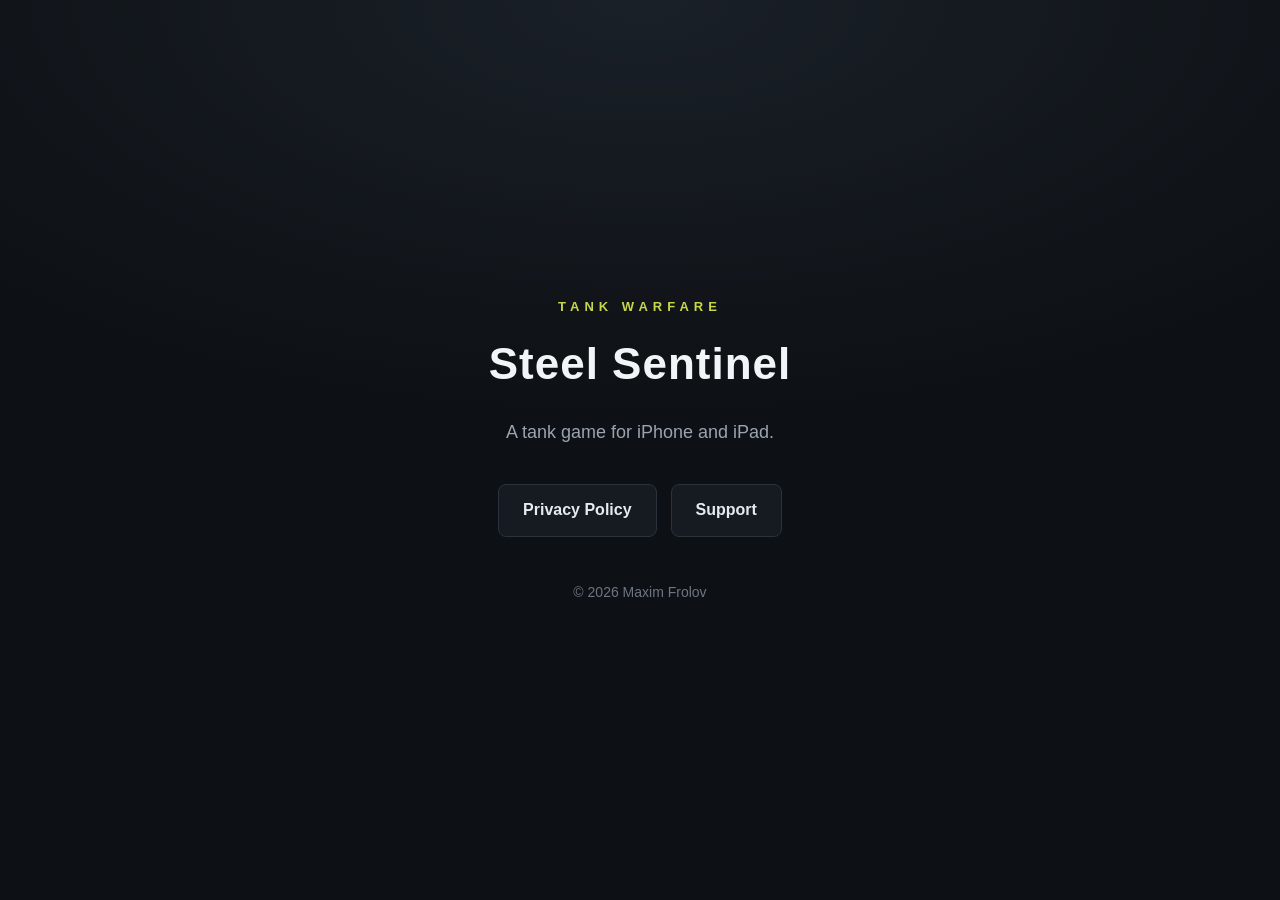
==== index.html @ f62c7794 "Add files via upload Add support and privacy pages." ====
<!DOCTYPE html>
<html lang="en">
<head>
<meta charset="utf-8">
<meta name="viewport" content="width=device-width, initial-scale=1">
<title>Steel Sentinel</title>
<style>
  :root { color-scheme: dark; }
  * { box-sizing: border-box; }
  body {
    margin: 0; min-height: 100vh;
    background: radial-gradient(120% 80% at 50% 0%, #1a2028 0%, #0d1014 60%);
    color: #d7dce2;
    font: 16px/1.65 -apple-system, BlinkMacSystemFont, "Segoe UI", Roboto, Helvetica, Arial, sans-serif;
    display: flex; align-items: center; justify-content: center;
  }
  .wrap { max-width: 640px; padding: 60px 24px; text-align: center; }
  .kicker { color: #c8d64a; font-weight: 700; letter-spacing: 5px; font-size: 13px; text-transform: uppercase; }
  h1 { font-size: 44px; margin: 10px 0 6px; color: #f2f5f8; letter-spacing: 1px; }
  .tagline { color: #9aa4b0; font-size: 18px; margin-bottom: 36px; }
  .links { display: flex; gap: 14px; justify-content: center; flex-wrap: wrap; }
  .links a {
    display: inline-block; padding: 12px 24px; border-radius: 8px;
    background: #161b21; border: 1px solid #2a323c; color: #e6ebf1;
    text-decoration: none; font-weight: 600;
  }
  .links a:hover { border-color: #c8d64a; color: #c8d64a; }
  footer { margin-top: 44px; color: #6d7682; font-size: 14px; }
</style>
</head>
<body>
<div class="wrap">
  <div class="kicker">Tank Warfare</div>
  <h1>Steel Sentinel</h1>
  <p class="tagline">A tank game for iPhone and iPad.</p>
  <div class="links">
    <a href="privacy.html">Privacy Policy</a>
    <a href="support.html">Support</a>
  </div>
  <footer>© 2026 Maxim Frolov</footer>
</div>
</body>
</html>
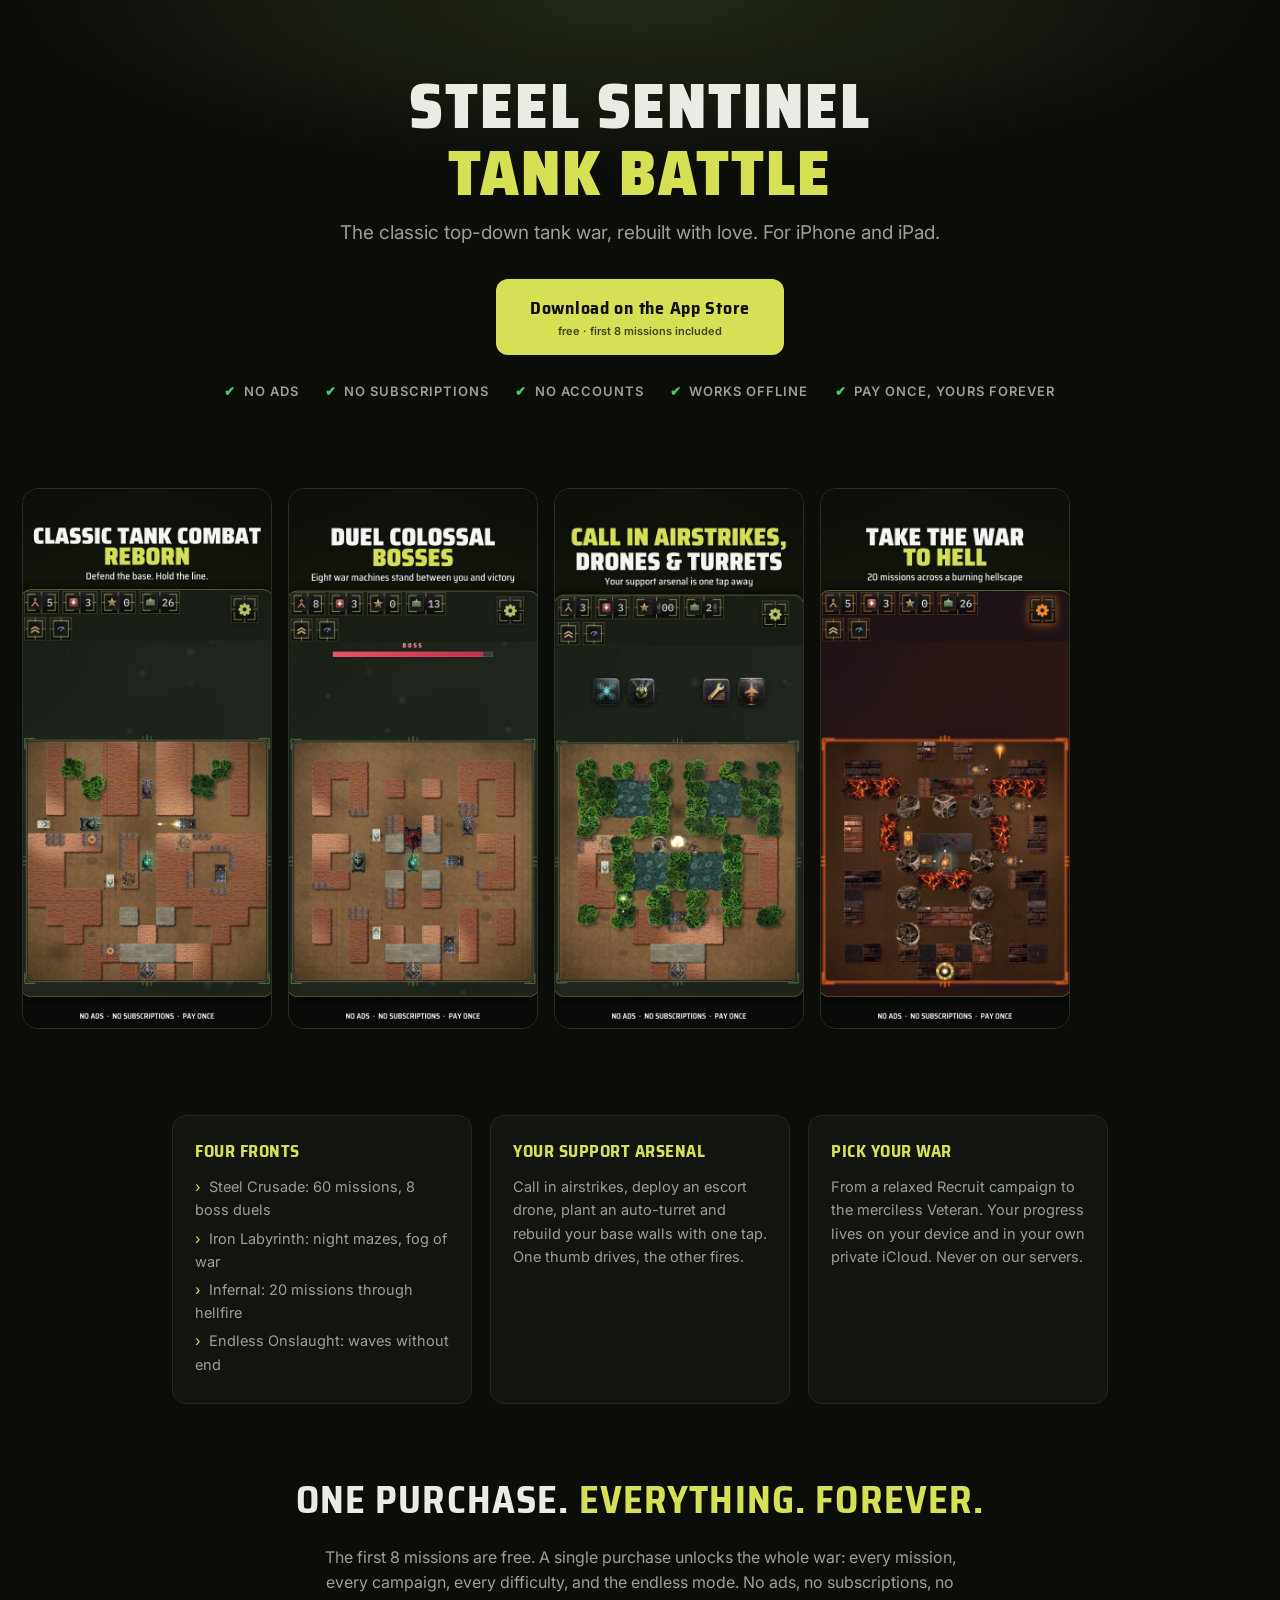
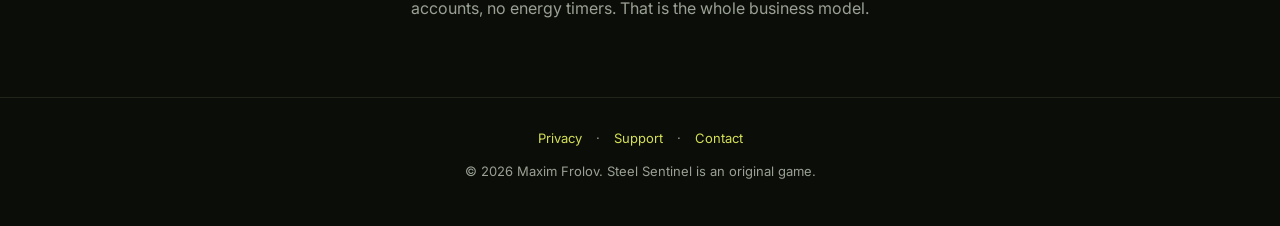
==== commit 8099600c: "Add landing page, privacy, support and assets" ====
--- a/index.html
+++ b/index.html
@@ -3,41 +3,102 @@
 <head>
 <meta charset="utf-8">
 <meta name="viewport" content="width=device-width, initial-scale=1">
-<title>Steel Sentinel</title>
+<title>Steel Sentinel: Tank Battle · classic arcade war for iPhone and iPad</title>
+<meta name="description" content="The classic top-down tank battle, rebuilt with love. 100 missions, boss duels, night ops and endless waves. No ads, no subscriptions, one purchase forever.">
+<link rel="preconnect" href="https://fonts.googleapis.com">
+<link rel="preconnect" href="https://fonts.gstatic.com" crossorigin>
+<link href="https://fonts.googleapis.com/css2?family=Saira+Semi+Condensed:wght@600;700;900&family=Inter:wght@400;600&display=swap" rel="stylesheet">
 <style>
-  :root { color-scheme: dark; }
-  * { box-sizing: border-box; }
-  body {
-    margin: 0; min-height: 100vh;
-    background: radial-gradient(120% 80% at 50% 0%, #1a2028 0%, #0d1014 60%);
-    color: #d7dce2;
-    font: 16px/1.65 -apple-system, BlinkMacSystemFont, "Segoe UI", Roboto, Helvetica, Arial, sans-serif;
-    display: flex; align-items: center; justify-content: center;
-  }
-  .wrap { max-width: 640px; padding: 60px 24px; text-align: center; }
-  .kicker { color: #c8d64a; font-weight: 700; letter-spacing: 5px; font-size: 13px; text-transform: uppercase; }
-  h1 { font-size: 44px; margin: 10px 0 6px; color: #f2f5f8; letter-spacing: 1px; }
-  .tagline { color: #9aa4b0; font-size: 18px; margin-bottom: 36px; }
-  .links { display: flex; gap: 14px; justify-content: center; flex-wrap: wrap; }
-  .links a {
-    display: inline-block; padding: 12px 24px; border-radius: 8px;
-    background: #161b21; border: 1px solid #2a323c; color: #e6ebf1;
-    text-decoration: none; font-weight: 600;
-  }
-  .links a:hover { border-color: #c8d64a; color: #c8d64a; }
-  footer { margin-top: 44px; color: #6d7682; font-size: 14px; }
+:root { --bg:#0b0d09; --panel:#12150f; --lime:#d5e054; --text:#e9ece4; --dim:#9aa093; }
+* { margin:0; padding:0; box-sizing:border-box; }
+body { background:var(--bg); color:var(--text); font-family:'Inter',sans-serif; line-height:1.6; }
+h1,h2,h3 { font-family:'Saira Semi Condensed',sans-serif; text-transform:uppercase; letter-spacing:.03em; }
+.wrap { max-width:980px; margin:0 auto; padding:0 22px; }
+.hero { text-align:center; padding:72px 0 40px; background:radial-gradient(ellipse 70% 55% at 50% 0%, #232a18 0%, var(--bg) 70%); }
+.hero h1 { font-size:clamp(38px,7vw,64px); font-weight:900; line-height:1.05; }
+.hero h1 span { color:var(--lime); }
+.hero .tag { color:var(--dim); font-size:clamp(15px,2.6vw,19px); margin-top:12px; }
+.cta { display:inline-block; margin-top:30px; background:var(--lime); color:#10120a; font-family:'Saira Semi Condensed'; font-weight:700; font-size:18px; text-decoration:none; padding:15px 34px; border-radius:12px; letter-spacing:.04em; }
+.cta:hover { filter:brightness(1.08); }
+.cta small { display:block; font-family:'Inter'; font-weight:600; font-size:11px; letter-spacing:0; text-transform:none; opacity:.75; }
+.trust { display:flex; flex-wrap:wrap; justify-content:center; gap:10px 26px; padding:26px 0 8px; }
+.trust span { color:var(--dim); font-size:13px; font-weight:600; letter-spacing:.08em; text-transform:uppercase; }
+.trust span::before { content:"✔"; color:#4ac878; margin-right:7px; }
+.shots { display:flex; gap:16px; overflow-x:auto; padding:38px 22px; scroll-snap-type:x mandatory; }
+.shots img { width:min(64vw,250px); border-radius:16px; border:1px solid #2a2f22; scroll-snap-align:center; flex-shrink:0; }
+section.feats { padding:26px 0 10px; }
+.grid { display:grid; grid-template-columns:repeat(auto-fit,minmax(260px,1fr)); gap:18px; margin-top:22px; }
+.card { background:var(--panel); border:1px solid #232a1b; border-radius:14px; padding:22px; }
+.card h3 { color:var(--lime); font-size:17px; margin-bottom:10px; }
+.card p, .card li { color:var(--dim); font-size:14.5px; }
+.card ul { list-style:none; }
+.card li { margin:5px 0; }
+.card li::before { content:"›"; color:var(--lime); margin-right:8px; }
+.honest { text-align:center; padding:56px 0 30px; }
+.honest h2 { font-size:clamp(26px,4.6vw,38px); }
+.honest h2 span { color:var(--lime); }
+.honest p { color:var(--dim); max-width:640px; margin:14px auto 0; }
+footer { border-top:1px solid #20251a; margin-top:46px; padding:30px 0 44px; text-align:center; color:var(--dim); font-size:13px; }
+footer a { color:var(--lime); text-decoration:none; margin:0 10px; }
 </style>
 </head>
 <body>
-<div class="wrap">
-  <div class="kicker">Tank Warfare</div>
-  <h1>Steel Sentinel</h1>
-  <p class="tagline">A tank game for iPhone and iPad.</p>
-  <div class="links">
-    <a href="privacy.html">Privacy Policy</a>
-    <a href="support.html">Support</a>
+
+<div class="hero">
+  <div class="wrap">
+    <h1>Steel Sentinel<br><span>Tank Battle</span></h1>
+    <p class="tag">The classic top-down tank war, rebuilt with love. For iPhone and iPad.</p>
+    <a class="cta" href="https://apps.apple.com/app/id6780880608">Download on the App&nbsp;Store<small>free · first 8 missions included</small></a>
+    <div class="trust">
+      <span>No ads</span><span>No subscriptions</span><span>No accounts</span><span>Works offline</span><span>Pay once, yours forever</span>
+    </div>
   </div>
-  <footer>© 2026 Maxim Frolov</footer>
 </div>
+
+<div class="shots">
+  <img src="assets/shot_classic.jpg" alt="Classic tank combat on a brick battlefield">
+  <img src="assets/shot_boss.jpg" alt="Boss duel with a health bar at the top">
+  <img src="assets/shot_support.jpg" alt="Airstrike explosion, deployed drone and auto-turret in battle">
+  <img src="assets/shot_inferno.jpg" alt="The Infernal campaign: lava and bone forests">
+</div>
+
+<section class="feats">
+  <div class="wrap">
+    <div class="grid">
+      <div class="card">
+        <h3>Four Fronts</h3>
+        <ul>
+          <li>Steel Crusade: 60 missions, 8 boss duels</li>
+          <li>Iron Labyrinth: night mazes, fog of war</li>
+          <li>Infernal: 20 missions through hellfire</li>
+          <li>Endless Onslaught: waves without end</li>
+        </ul>
+      </div>
+      <div class="card">
+        <h3>Your Support Arsenal</h3>
+        <p>Call in airstrikes, deploy an escort drone, plant an auto-turret and rebuild your base walls with one tap. One thumb drives, the other fires.</p>
+      </div>
+      <div class="card">
+        <h3>Pick Your War</h3>
+        <p>From a relaxed Recruit campaign to the merciless Veteran. Your progress lives on your device and in your own private iCloud. Never on our servers.</p>
+      </div>
+    </div>
+  </div>
+</section>
+
+<div class="honest">
+  <div class="wrap">
+    <h2>One purchase. <span>Everything. Forever.</span></h2>
+    <p>The first 8 missions are free. A single purchase unlocks the whole war: every mission, every campaign, every difficulty, and the endless mode. No ads, no subscriptions, no accounts, no energy timers. That is the whole business model.</p>
+  </div>
+</div>
+
+<footer>
+  <div class="wrap">
+    <a href="privacy.html">Privacy</a> · <a href="support.html">Support</a> · <a href="mailto:val.mail.dev@gmail.com">Contact</a>
+    <p style="margin-top:12px">© 2026 Maxim Frolov. Steel Sentinel is an original game.</p>
+  </div>
+</footer>
+
 </body>
 </html>
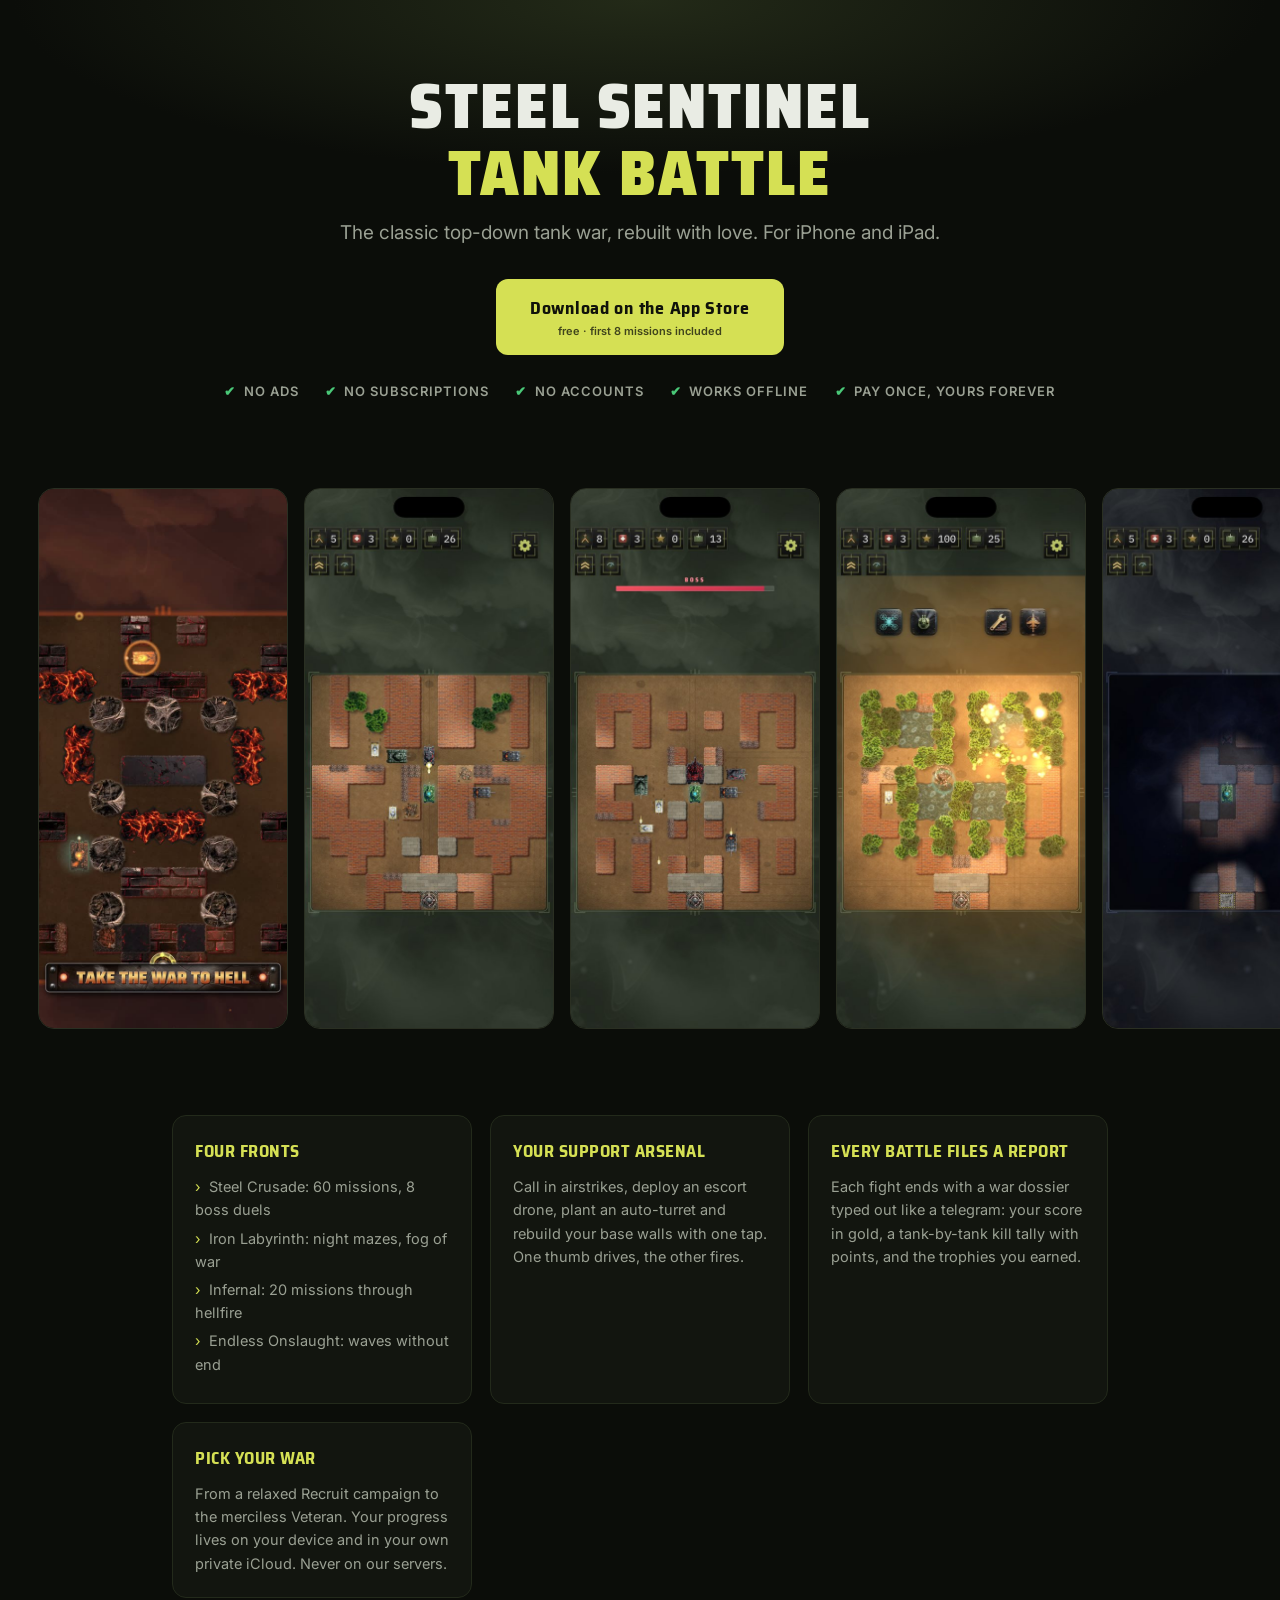
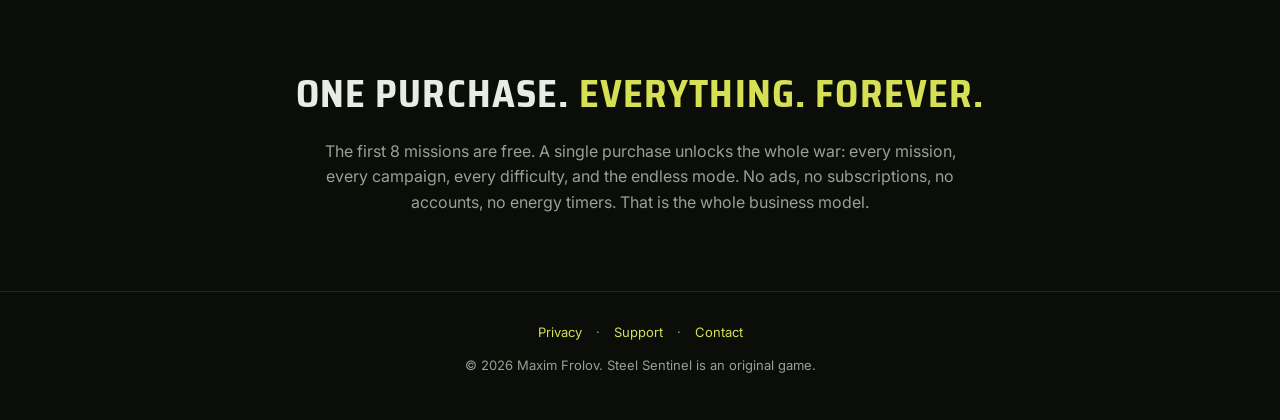
==== commit 02f97cfa: "Update landing page, privacy, support and assets" ====
--- a/index.html
+++ b/index.html
@@ -25,7 +25,8 @@
 .trust span { color:var(--dim); font-size:13px; font-weight:600; letter-spacing:.08em; text-transform:uppercase; }
 .trust span::before { content:"✔"; color:#4ac878; margin-right:7px; }
 .shots { display:flex; gap:16px; overflow-x:auto; padding:38px 22px; scroll-snap-type:x mandatory; }
-.shots img { width:min(64vw,250px); border-radius:16px; border:1px solid #2a2f22; scroll-snap-align:center; flex-shrink:0; }
+.shots::before, .shots::after { content:""; margin:auto; }
+.shots img, .shots video { width:min(64vw,250px); border-radius:16px; border:1px solid #2a2f22; scroll-snap-align:center; flex-shrink:0; }
 section.feats { padding:26px 0 10px; }
 .grid { display:grid; grid-template-columns:repeat(auto-fit,minmax(260px,1fr)); gap:18px; margin-top:22px; }
 .card { background:var(--panel); border:1px solid #232a1b; border-radius:14px; padding:22px; }
@@ -56,10 +57,15 @@
 </div>
 
 <div class="shots">
+  <video src="assets/preview.mp4" poster="assets/preview_poster.jpg" autoplay muted loop playsinline
+         aria-label="Gameplay trailer: explosions, airstrikes, night ops and the Infernal campaign"></video>
   <img src="assets/shot_classic.jpg" alt="Classic tank combat on a brick battlefield">
   <img src="assets/shot_boss.jpg" alt="Boss duel with a health bar at the top">
   <img src="assets/shot_support.jpg" alt="Airstrike explosion, deployed drone and auto-turret in battle">
+  <img src="assets/shot_night.jpg" alt="Night operation under fog of war in the Iron Labyrinth">
   <img src="assets/shot_inferno.jpg" alt="The Infernal campaign: lava and bone forests">
+  <img src="assets/shot_endless.jpg" alt="Endless Onslaught: waves on a darkened arena">
+  <img src="assets/shot_hub.jpg" alt="The campaign hub with four operations to choose from">
 </div>
 
 <section class="feats">
@@ -77,6 +83,10 @@
       <div class="card">
         <h3>Your Support Arsenal</h3>
         <p>Call in airstrikes, deploy an escort drone, plant an auto-turret and rebuild your base walls with one tap. One thumb drives, the other fires.</p>
+      </div>
+      <div class="card">
+        <h3>Every Battle Files a Report</h3>
+        <p>Each fight ends with a war dossier typed out like a telegram: your score in gold, a tank-by-tank kill tally with points, and the trophies you earned.</p>
       </div>
       <div class="card">
         <h3>Pick Your War</h3>
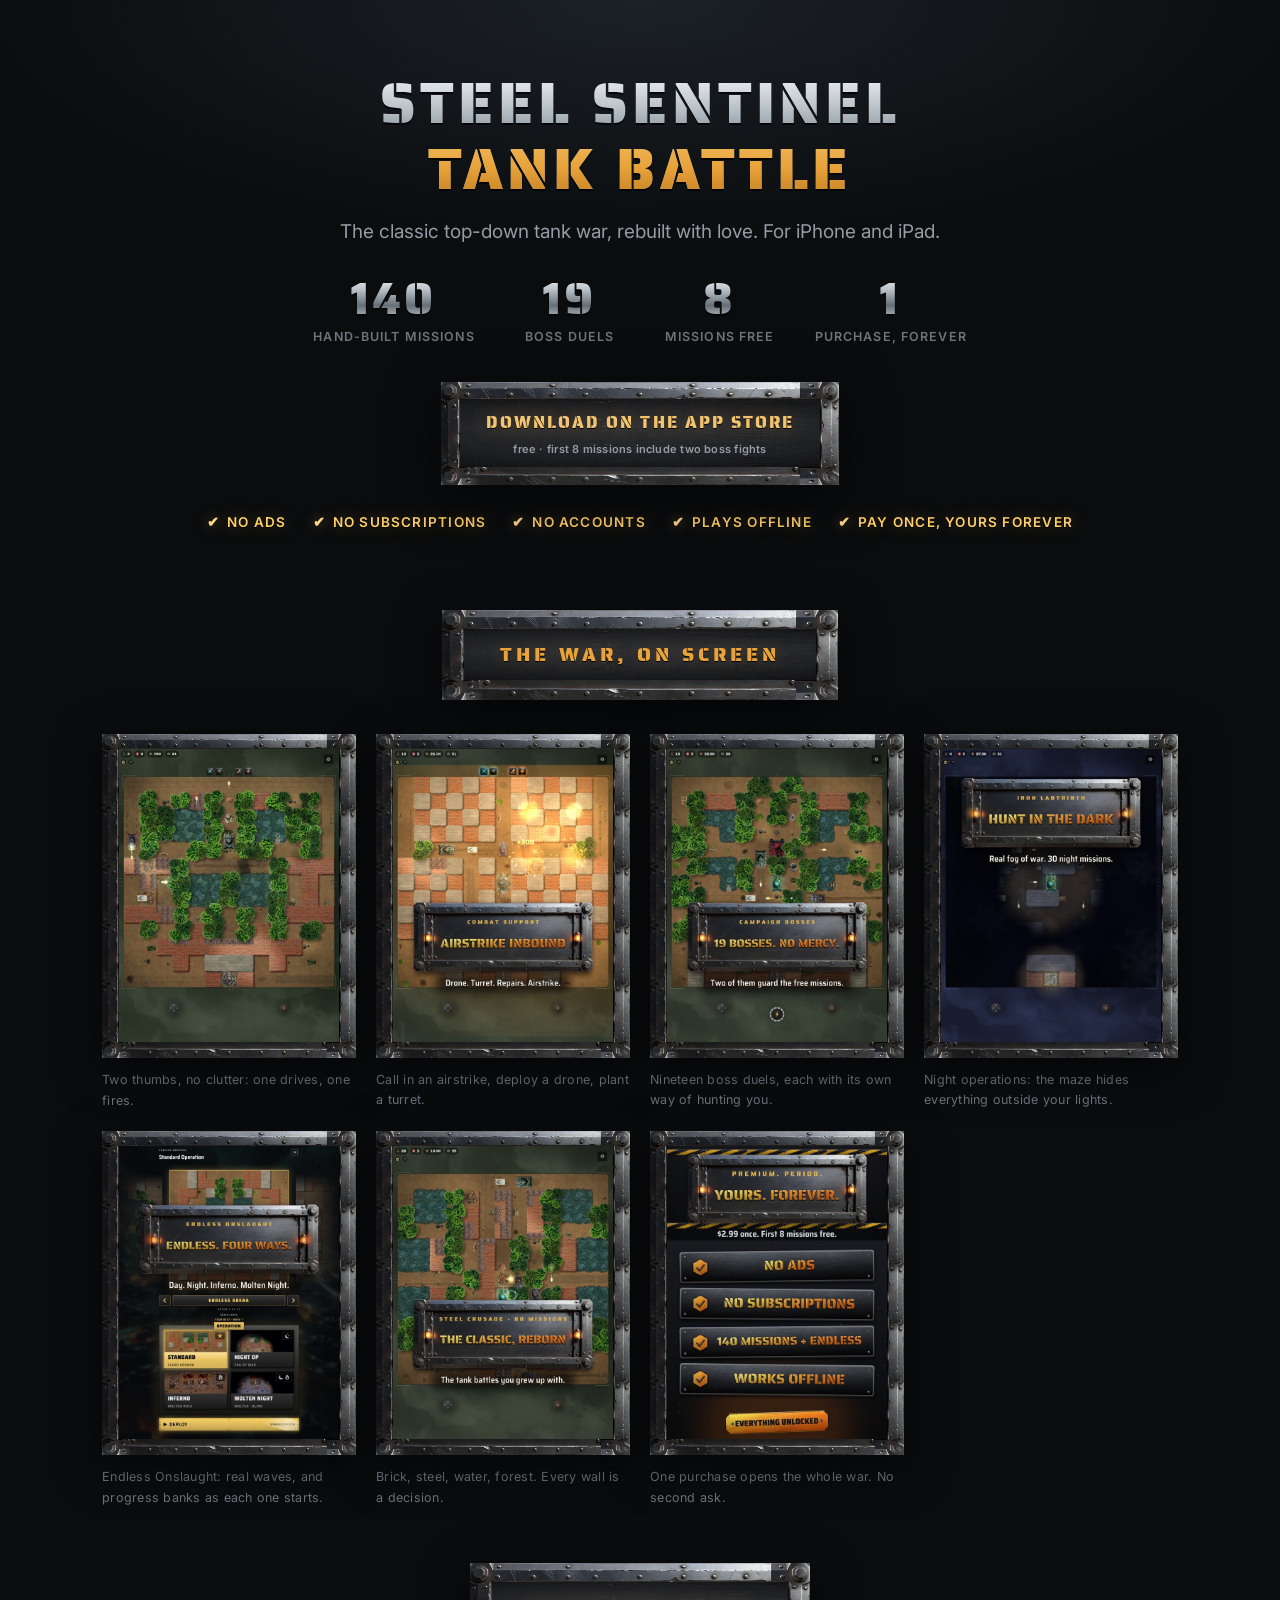
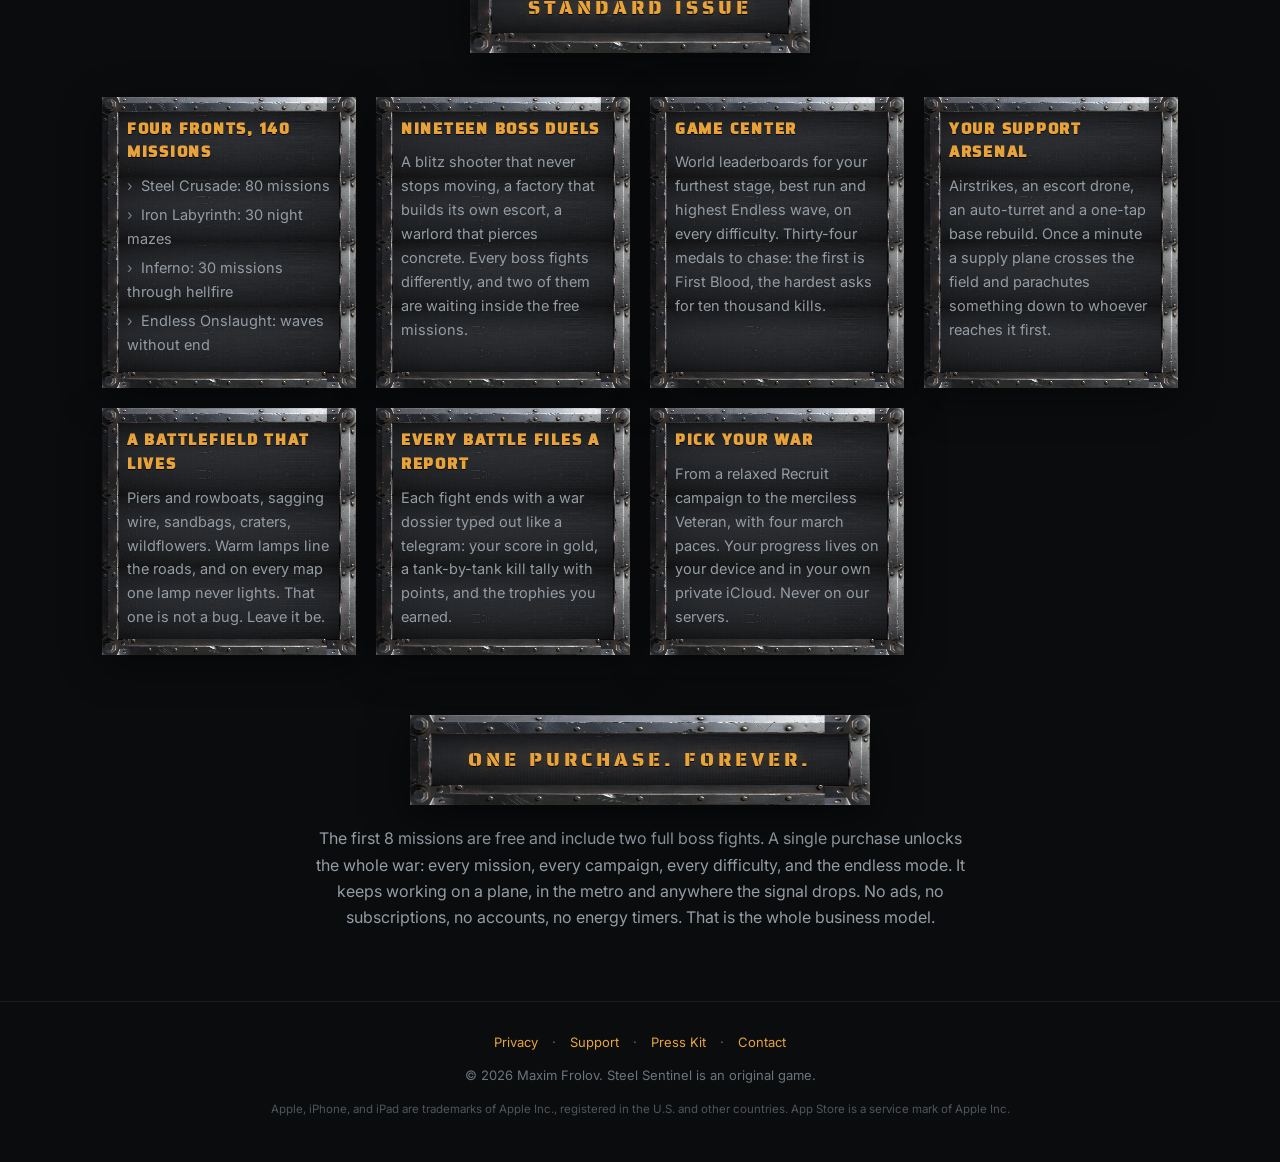
==== commit 8e847012: "Add Steel Sentinel - privacy & support" ====
--- a/index.html
+++ b/index.html
@@ -4,93 +4,156 @@
 <meta charset="utf-8">
 <meta name="viewport" content="width=device-width, initial-scale=1">
 <title>Steel Sentinel: Tank Battle · classic arcade war for iPhone and iPad</title>
-<meta name="description" content="The classic top-down tank battle, rebuilt with love. 100 missions, boss duels, night ops and endless waves. No ads, no subscriptions, one purchase forever.">
+<meta name="description" content="The classic top-down tank battle, rebuilt with love. 140 hand-built missions, 19 boss duels, night ops under fog of war and endless waves. No ads, no subscriptions, one purchase forever.">
+<meta property="og:title" content="Steel Sentinel: Tank Battle">
+<meta property="og:description" content="140 missions. 19 boss duels. The first 8 are free. One purchase unlocks the whole war, forever.">
+<meta property="og:image" content="https://frolma.github.io/steel-sentinel/assets/shot_airstrike.jpg">
+<meta property="og:url" content="https://frolma.github.io/steel-sentinel/">
+<meta property="og:type" content="website">
+<meta name="twitter:card" content="summary_large_image">
+<meta name="twitter:title" content="Steel Sentinel: Tank Battle">
+<meta name="twitter:description" content="140 missions. 19 boss duels. The first 8 are free. One purchase unlocks the whole war, forever.">
+<meta name="twitter:image" content="https://frolma.github.io/steel-sentinel/assets/shot_airstrike.jpg">
+<link rel="canonical" href="https://frolma.github.io/steel-sentinel/">
+<link rel="icon" href="favicon-32.png" sizes="32x32">
+<link rel="apple-touch-icon" href="apple-touch-icon.png">
 <link rel="preconnect" href="https://fonts.googleapis.com">
 <link rel="preconnect" href="https://fonts.gstatic.com" crossorigin>
-<link href="https://fonts.googleapis.com/css2?family=Saira+Semi+Condensed:wght@600;700;900&family=Inter:wght@400;600&display=swap" rel="stylesheet">
+<link href="https://fonts.googleapis.com/css2?family=Saira+Semi+Condensed:wght@600;700;900&family=Saira+Stencil+One&family=Inter:wght@400;600&display=swap" rel="stylesheet">
+<link rel="stylesheet" href="steel.css">
 <style>
-:root { --bg:#0b0d09; --panel:#12150f; --lime:#d5e054; --text:#e9ece4; --dim:#9aa093; }
-* { margin:0; padding:0; box-sizing:border-box; }
-body { background:var(--bg); color:var(--text); font-family:'Inter',sans-serif; line-height:1.6; }
-h1,h2,h3 { font-family:'Saira Semi Condensed',sans-serif; text-transform:uppercase; letter-spacing:.03em; }
-.wrap { max-width:980px; margin:0 auto; padding:0 22px; }
-.hero { text-align:center; padding:72px 0 40px; background:radial-gradient(ellipse 70% 55% at 50% 0%, #232a18 0%, var(--bg) 70%); }
-.hero h1 { font-size:clamp(38px,7vw,64px); font-weight:900; line-height:1.05; }
-.hero h1 span { color:var(--lime); }
-.hero .tag { color:var(--dim); font-size:clamp(15px,2.6vw,19px); margin-top:12px; }
-.cta { display:inline-block; margin-top:30px; background:var(--lime); color:#10120a; font-family:'Saira Semi Condensed'; font-weight:700; font-size:18px; text-decoration:none; padding:15px 34px; border-radius:12px; letter-spacing:.04em; }
-.cta:hover { filter:brightness(1.08); }
-.cta small { display:block; font-family:'Inter'; font-weight:600; font-size:11px; letter-spacing:0; text-transform:none; opacity:.75; }
-.trust { display:flex; flex-wrap:wrap; justify-content:center; gap:10px 26px; padding:26px 0 8px; }
-.trust span { color:var(--dim); font-size:13px; font-weight:600; letter-spacing:.08em; text-transform:uppercase; }
-.trust span::before { content:"✔"; color:#4ac878; margin-right:7px; }
-.shots { display:flex; gap:16px; overflow-x:auto; padding:38px 22px; scroll-snap-type:x mandatory; }
-.shots::before, .shots::after { content:""; margin:auto; }
-.shots img, .shots video { width:min(64vw,250px); border-radius:16px; border:1px solid #2a2f22; scroll-snap-align:center; flex-shrink:0; }
-section.feats { padding:26px 0 10px; }
-.grid { display:grid; grid-template-columns:repeat(auto-fit,minmax(260px,1fr)); gap:18px; margin-top:22px; }
-.card { background:var(--panel); border:1px solid #232a1b; border-radius:14px; padding:22px; }
-.card h3 { color:var(--lime); font-size:17px; margin-bottom:10px; }
-.card p, .card li { color:var(--dim); font-size:14.5px; }
-.card ul { list-style:none; }
-.card li { margin:5px 0; }
-.card li::before { content:"›"; color:var(--lime); margin-right:8px; }
-.honest { text-align:center; padding:56px 0 30px; }
-.honest h2 { font-size:clamp(26px,4.6vw,38px); }
-.honest h2 span { color:var(--lime); }
-.honest p { color:var(--dim); max-width:640px; margin:14px auto 0; }
-footer { border-top:1px solid #20251a; margin-top:46px; padding:30px 0 44px; text-align:center; color:var(--dim); font-size:13px; }
-footer a { color:var(--lime); text-decoration:none; margin:0 10px; }
+.hero { text-align:center; padding:70px 0 26px; background:radial-gradient(ellipse 74% 60% at 50% 0%, #1c2126 0%, var(--bg) 74%); }
+.hero h1 { font-size:clamp(25px,6.2vw,58px); line-height:1.14; }
+.hero h1 .amber {
+  background:linear-gradient(180deg, var(--amber-soft) 0%, var(--amber) 48%, #b46f18 100%);
+  -webkit-background-clip:text; background-clip:text; color:transparent;
+}
+.hero .tag { color:var(--dim); font-size:clamp(15px,2.6vw,19px); margin-top:14px; }
+.numbers { display:flex; flex-wrap:wrap; justify-content:center; gap:14px 40px; margin-top:28px; }
+.numbers div { min-width:110px; }
+.numbers b { display:block; font-size:clamp(30px,5.4vw,44px); line-height:1.05; }
+.numbers span { color:var(--faint); font-size:12.5px; font-weight:600; letter-spacing:.09em; text-transform:uppercase; }
+.cta-row { margin-top:34px; }
+.trust { display:flex; flex-wrap:wrap; justify-content:center; gap:10px 26px; padding:26px 0 4px; }
+.trust span {
+  color:#ffcf6a; font-size:13.5px; font-weight:600; letter-spacing:.09em; text-transform:uppercase;
+  text-shadow:0 1px 0 rgba(0,0,0,.8), 0 0 16px rgba(255,196,90,.35);
+}
+.trust span::before { content:"✔"; color:#ffd98a; margin-right:7px; text-shadow:0 0 12px rgba(255,196,90,.5); }
+
+.section-head { text-align:center; padding:46px 0 6px; }
+
+.gallery { display:grid; grid-template-columns:repeat(auto-fit,minmax(230px,1fr)); gap:20px; padding:28px 0 8px; }
+.gallery figure { margin:0; }
+.gallery figcaption { color:var(--faint); font-size:12.5px; margin-top:12px; letter-spacing:.02em; }
+
+section.feats { padding:14px 0 10px; }
+.grid { display:grid; grid-template-columns:repeat(auto-fit,minmax(250px,1fr)); gap:20px; margin-top:24px; }
+
+.honest { text-align:center; padding:50px 0 26px; }
+.honest p { color:var(--dim); max-width:660px; margin:20px auto 0; }
+
+footer { border-top:1px solid #1b1f24; margin-top:44px; padding:30px 0 44px; text-align:center; color:var(--faint); font-size:13px; }
+footer a { margin:0 10px; }
+footer .legal { font-size:11.5px; opacity:.7; margin-top:14px; line-height:1.5; }
 </style>
 </head>
 <body>
 
 <div class="hero">
   <div class="wrap">
-    <h1>Steel Sentinel<br><span>Tank Battle</span></h1>
+    <h1 class="steel-text">Steel Sentinel<br><span class="amber">Tank Battle</span></h1>
     <p class="tag">The classic top-down tank war, rebuilt with love. For iPhone and iPad.</p>
-    <a class="cta" href="https://apps.apple.com/app/id6780880608">Download on the App&nbsp;Store<small>free · first 8 missions included</small></a>
+    <div class="numbers">
+      <div><b class="steel-text">140</b><span>hand-built missions</span></div>
+      <div><b class="steel-text">19</b><span>boss duels</span></div>
+      <div><b class="steel-text">8</b><span>missions free</span></div>
+      <div><b class="steel-text">1</b><span>purchase, forever</span></div>
+    </div>
+    <div class="cta-row">
+      <a class="steel-button" href="https://apps.apple.com/app/id6780880608">Download on the App&nbsp;Store<small>free · first 8 missions include two boss fights</small></a>
+    </div>
     <div class="trust">
-      <span>No ads</span><span>No subscriptions</span><span>No accounts</span><span>Works offline</span><span>Pay once, yours forever</span>
+      <span>No ads</span><span>No subscriptions</span><span>No accounts</span><span>Plays offline</span><span>Pay once, yours forever</span>
     </div>
   </div>
 </div>
 
-<div class="shots">
-  <video src="assets/preview.mp4" poster="assets/preview_poster.jpg" autoplay muted loop playsinline
-         aria-label="Gameplay trailer: explosions, airstrikes, night ops and the Infernal campaign"></video>
-  <img src="assets/shot_classic.jpg" alt="Classic tank combat on a brick battlefield">
-  <img src="assets/shot_boss.jpg" alt="Boss duel with a health bar at the top">
-  <img src="assets/shot_support.jpg" alt="Airstrike explosion, deployed drone and auto-turret in battle">
-  <img src="assets/shot_night.jpg" alt="Night operation under fog of war in the Iron Labyrinth">
-  <img src="assets/shot_inferno.jpg" alt="The Infernal campaign: lava and bone forests">
-  <img src="assets/shot_endless.jpg" alt="Endless Onslaught: waves on a darkened arena">
-  <img src="assets/shot_hub.jpg" alt="The campaign hub with four operations to choose from">
+<div class="section-head"><div class="plate"><span>The War, On Screen</span></div></div>
+
+<div class="wrap">
+  <div class="gallery">
+    <figure>
+      <div class="frame">
+        <video src="assets/preview.mp4" poster="assets/preview_poster.jpg" autoplay muted loop playsinline
+               aria-label="Gameplay: explosions, airstrikes, night operations and the Infernal campaign"></video>
+      </div>
+      <figcaption>Two thumbs, no clutter: one drives, one fires.</figcaption>
+    </figure>
+    <figure>
+      <div class="frame"><img src="assets/shot_airstrike.jpg" alt="An airstrike detonating across a brick battlefield" loading="lazy"></div>
+      <figcaption>Call in an airstrike, deploy a drone, plant a turret.</figcaption>
+    </figure>
+    <figure>
+      <div class="frame"><img src="assets/shot_boss.jpg" alt="Boss duel with the boss health bar above the battlefield" loading="lazy"></div>
+      <figcaption>Nineteen boss duels, each with its own way of hunting you.</figcaption>
+    </figure>
+    <figure>
+      <div class="frame"><img src="assets/shot_night.jpg" alt="Night operation under fog of war in the Iron Labyrinth" loading="lazy"></div>
+      <figcaption>Night operations: the maze hides everything outside your lights.</figcaption>
+    </figure>
+    <figure>
+      <div class="frame"><img src="assets/shot_endless.jpg" alt="Endless Onslaught: wave assault on a darkened arena" loading="lazy"></div>
+      <figcaption>Endless Onslaught: real waves, and progress banks as each one starts.</figcaption>
+    </figure>
+    <figure>
+      <div class="frame"><img src="assets/shot_classic.jpg" alt="Classic tank combat on a brick battlefield with forest cover" loading="lazy"></div>
+      <figcaption>Brick, steel, water, forest. Every wall is a decision.</figcaption>
+    </figure>
+    <figure>
+      <div class="frame"><img src="assets/shot_forever.jpg" alt="One purchase unlocks every campaign and mode" loading="lazy"></div>
+      <figcaption>One purchase opens the whole war. No second ask.</figcaption>
+    </figure>
+  </div>
 </div>
+
+<div class="section-head"><div class="plate"><span>Standard Issue</span></div></div>
 
 <section class="feats">
   <div class="wrap">
     <div class="grid">
       <div class="card">
-        <h3>Four Fronts</h3>
+        <h3>Four Fronts, 140 Missions</h3>
         <ul>
-          <li>Steel Crusade: 60 missions, 8 boss duels</li>
-          <li>Iron Labyrinth: night mazes, fog of war</li>
-          <li>Infernal: 20 missions through hellfire</li>
+          <li>Steel Crusade: 80 missions</li>
+          <li>Iron Labyrinth: 30 night mazes</li>
+          <li>Inferno: 30 missions through hellfire</li>
           <li>Endless Onslaught: waves without end</li>
         </ul>
       </div>
       <div class="card">
-        <h3>Your Support Arsenal</h3>
-        <p>Call in airstrikes, deploy an escort drone, plant an auto-turret and rebuild your base walls with one tap. One thumb drives, the other fires.</p>
+        <h3>Nineteen Boss Duels</h3>
+        <p>A blitz shooter that never stops moving, a factory that builds its own escort, a warlord that pierces concrete. Every boss fights differently, and two of them are waiting inside the free missions.</p>
       </div>
       <div class="card">
-        <h3>Every Battle Files a Report</h3>
+        <h3>Game Center</h3>
+        <p>World leaderboards for your furthest stage, best run and highest Endless wave, on every difficulty. Thirty-four medals to chase: the first is First Blood, the hardest asks for ten thousand kills.</p>
+      </div>
+      <div class="card">
+        <h3>Your Support Arsenal</h3>
+        <p>Airstrikes, an escort drone, an auto-turret and a one-tap base rebuild. Once a minute a supply plane crosses the field and parachutes something down to whoever reaches it first.</p>
+      </div>
+      <div class="card">
+        <h3>A Battlefield That Lives</h3>
+        <p>Piers and rowboats, sagging wire, sandbags, craters, wildflowers. Warm lamps line the roads, and on every map one lamp never lights. That one is not a bug. Leave it be.</p>
+      </div>
+      <div class="card">
+        <h3>Every Battle Files A Report</h3>
         <p>Each fight ends with a war dossier typed out like a telegram: your score in gold, a tank-by-tank kill tally with points, and the trophies you earned.</p>
       </div>
       <div class="card">
         <h3>Pick Your War</h3>
-        <p>From a relaxed Recruit campaign to the merciless Veteran. Your progress lives on your device and in your own private iCloud. Never on our servers.</p>
+        <p>From a relaxed Recruit campaign to the merciless Veteran, with four march paces. Your progress lives on your device and in your own private iCloud. Never on our servers.</p>
       </div>
     </div>
   </div>
@@ -98,15 +161,16 @@
 
 <div class="honest">
   <div class="wrap">
-    <h2>One purchase. <span>Everything. Forever.</span></h2>
-    <p>The first 8 missions are free. A single purchase unlocks the whole war: every mission, every campaign, every difficulty, and the endless mode. No ads, no subscriptions, no accounts, no energy timers. That is the whole business model.</p>
+    <div class="plate"><span>One Purchase. Forever.</span></div>
+    <p>The first 8 missions are free and include two full boss fights. A single purchase unlocks the whole war: every mission, every campaign, every difficulty, and the endless mode. It keeps working on a plane, in the metro and anywhere the signal drops. No ads, no subscriptions, no accounts, no energy timers. That is the whole business model.</p>
   </div>
 </div>
 
 <footer>
   <div class="wrap">
-    <a href="privacy.html">Privacy</a> · <a href="support.html">Support</a> · <a href="mailto:val.mail.dev@gmail.com">Contact</a>
+    <a href="privacy.html">Privacy</a> · <a href="support.html">Support</a> · <a href="press.html">Press Kit</a> · <a href="mailto:val.mail.dev@gmail.com">Contact</a>
     <p style="margin-top:12px">© 2026 Maxim Frolov. Steel Sentinel is an original game.</p>
+    <p class="legal">Apple, iPhone, and iPad are trademarks of Apple Inc., registered in the U.S. and other countries. App Store is a service mark of Apple Inc.</p>
   </div>
 </footer>
 
--- a/steel.css
+++ b/steel.css
@@ -0,0 +1,94 @@
+:root {
+  --bg:#0a0c0e; --text:#e4e8ec; --dim:#949ca4; --faint:#6c747c;
+  --amber:#e8a33a; --amber-soft:#f2c471;
+  --steel-lit:#c9d0d6; --steel-mid:#7b838b; --steel-edge:#12151a;
+  --frame:url("assets/steel_frame.webp") 48 54 50 54 fill;
+  --field:url("assets/steel_field.webp");
+}
+
+* { margin:0; padding:0; box-sizing:border-box; }
+
+body {
+  background:var(--bg); color:var(--text);
+  font-family:'Inter',sans-serif; line-height:1.65;
+}
+
+h1, h2, h3 { font-family:'Saira Semi Condensed',sans-serif; text-transform:uppercase; letter-spacing:.03em; }
+
+a { color:var(--amber); text-decoration:none; }
+
+.wrap { max-width:1120px; margin:0 auto; padding:0 22px; }
+
+.steel-text {
+  font-family:'Saira Stencil One',sans-serif; font-weight:400; letter-spacing:.07em;
+  background:linear-gradient(180deg, #f2f5f8 0%, #b4bcc3 32%, #666e76 64%, #cbd2d8 100%);
+  -webkit-background-clip:text; background-clip:text; color:transparent;
+  filter:drop-shadow(0 2px 0 rgba(0,0,0,.75));
+}
+
+.plate {
+  position:relative; display:inline-block; max-width:100%;
+  padding:9px clamp(18px,5vw,36px);
+  border-style:solid; border-width:19px 22px 20px 22px;
+  border-image:var(--frame);
+  border-image-repeat:round;
+  filter:drop-shadow(0 12px 22px rgba(0,0,0,.55));
+}
+.plate span {
+  display:block;
+  font-family:'Saira Stencil One',sans-serif;
+  font-size:clamp(14px,2.2vw,20px); letter-spacing:.2em; text-transform:uppercase;
+  color:var(--amber);
+  text-shadow:0 1px 0 rgba(0,0,0,.85), 0 0 18px rgba(232,163,58,.25);
+}
+.plate.small { padding:6px clamp(14px,3.5vw,24px); border-width:15px 17px 16px 17px; }
+.plate.small span { font-size:clamp(12px,1.6vw,14px); letter-spacing:.16em; }
+
+.frame {
+  position:relative; padding:0;
+  border-style:solid; border-width:15px 17px 16px 17px;
+  border-image:var(--frame);
+  border-image-repeat:round;
+  filter:drop-shadow(0 12px 22px rgba(0,0,0,.5));
+}
+.frame img, .frame video {
+  width:100%; height:auto; display:block; background:#05070a;
+  box-shadow:inset 0 0 0 1px rgba(0,0,0,.9), 0 0 24px rgba(0,0,0,.7);
+}
+
+.card {
+  border-style:solid; border-width:15px 17px 16px 17px;
+  border-image:var(--frame);
+  border-image-repeat:round;
+  padding:6px 8px 10px;
+  filter:drop-shadow(0 10px 20px rgba(0,0,0,.45));
+}
+.card h3 {
+  font-family:'Saira Stencil One',sans-serif; color:var(--amber);
+  font-size:14.5px; letter-spacing:.12em; margin-bottom:9px; text-transform:uppercase;
+  text-shadow:0 1px 0 rgba(0,0,0,.8);
+}
+.card p, .card li { color:var(--dim); font-size:14.5px; }
+.card ul { list-style:none; }
+.card li { margin:5px 0; }
+.card li::before { content:"›"; color:var(--steel-mid); margin-right:8px; }
+
+.steel-button {
+  display:inline-block; max-width:100%;
+  border-style:solid; border-width:17px 19px 18px 19px;
+  border-image:var(--frame);
+  border-image-repeat:round;
+  padding:9px clamp(14px,3.5vw,26px); text-align:center;
+  font-family:'Saira Stencil One',sans-serif;
+  font-size:clamp(13px,3.2vw,17px); letter-spacing:.12em; text-transform:uppercase;
+  color:var(--amber-soft);
+  text-shadow:0 1px 0 rgba(0,0,0,.85), 0 0 20px rgba(232,163,58,.35);
+  filter:drop-shadow(0 14px 26px rgba(0,0,0,.55));
+}
+.steel-button small {
+  display:block; margin-top:4px;
+  font-family:'Inter',sans-serif; font-weight:600; font-size:11px;
+  letter-spacing:.02em; text-transform:none; color:var(--dim); text-shadow:none;
+}
+.steel-button:hover { color:#ffd68f; filter:drop-shadow(0 14px 26px rgba(0,0,0,.55)) brightness(1.08); }
+.steel-button.plain { text-transform:none; letter-spacing:.06em; font-size:clamp(13px,3vw,16px); }
